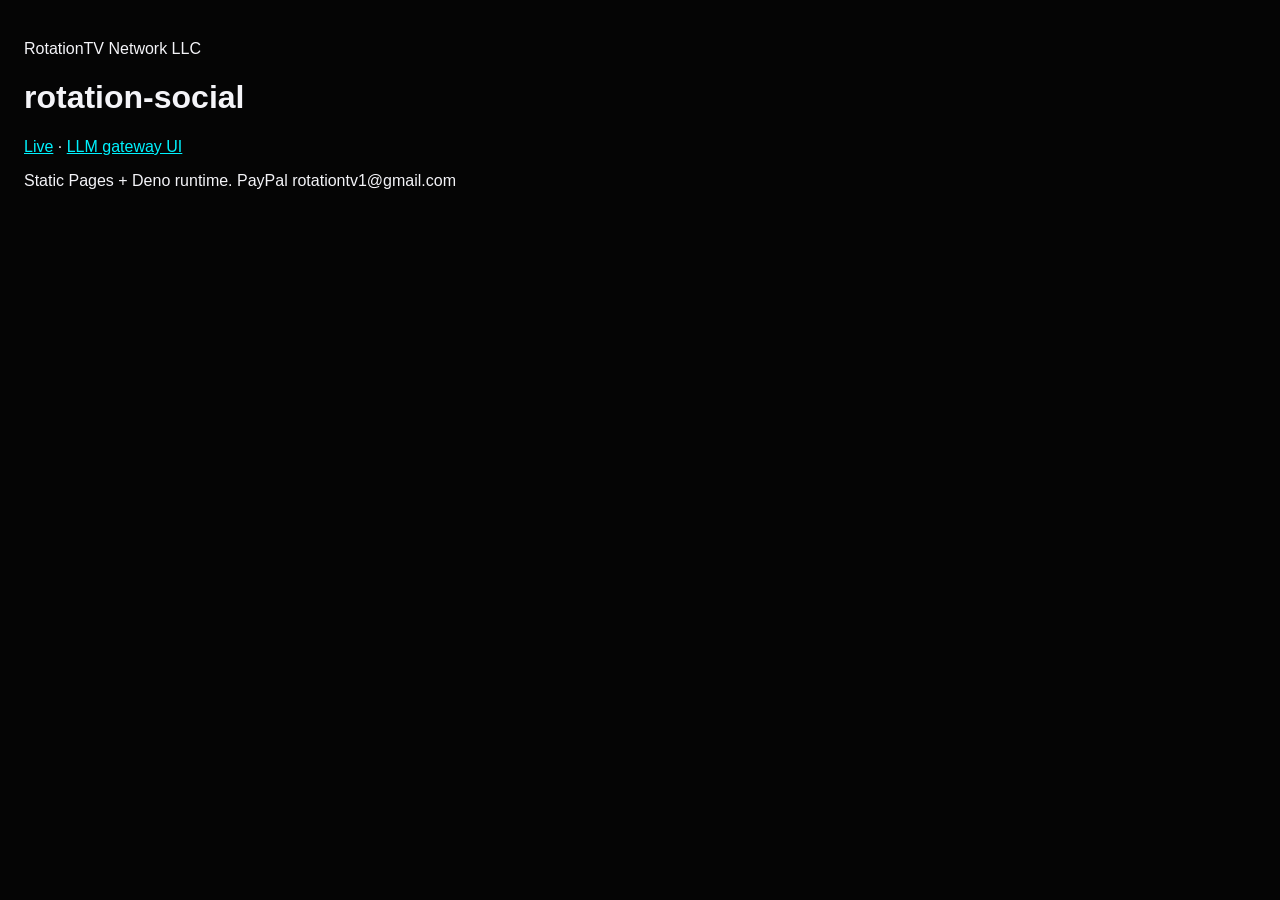
==== index.html @ bf8178ef "Restore Live PWA surface and gift/wallet seed data." ====
<!DOCTYPE html><html lang="en"><head><meta charset="UTF-8"><meta name="viewport" content="width=device-width, initial-scale=1"><title>Rotation Social</title><meta name="theme-color" content="#050505"><style>body{margin:0;background:#050505;color:#F4F4F8;font-family:-apple-system,sans-serif;padding:24px}a{color:#00F2FE}</style></head><body><p>RotationTV Network LLC</p><h1>rotation-social</h1><p><a href="live.html">Live</a> · <a href="llm.html">LLM gateway UI</a></p><p>Static Pages + Deno runtime. PayPal rotationtv1@gmail.com</p></body></html>
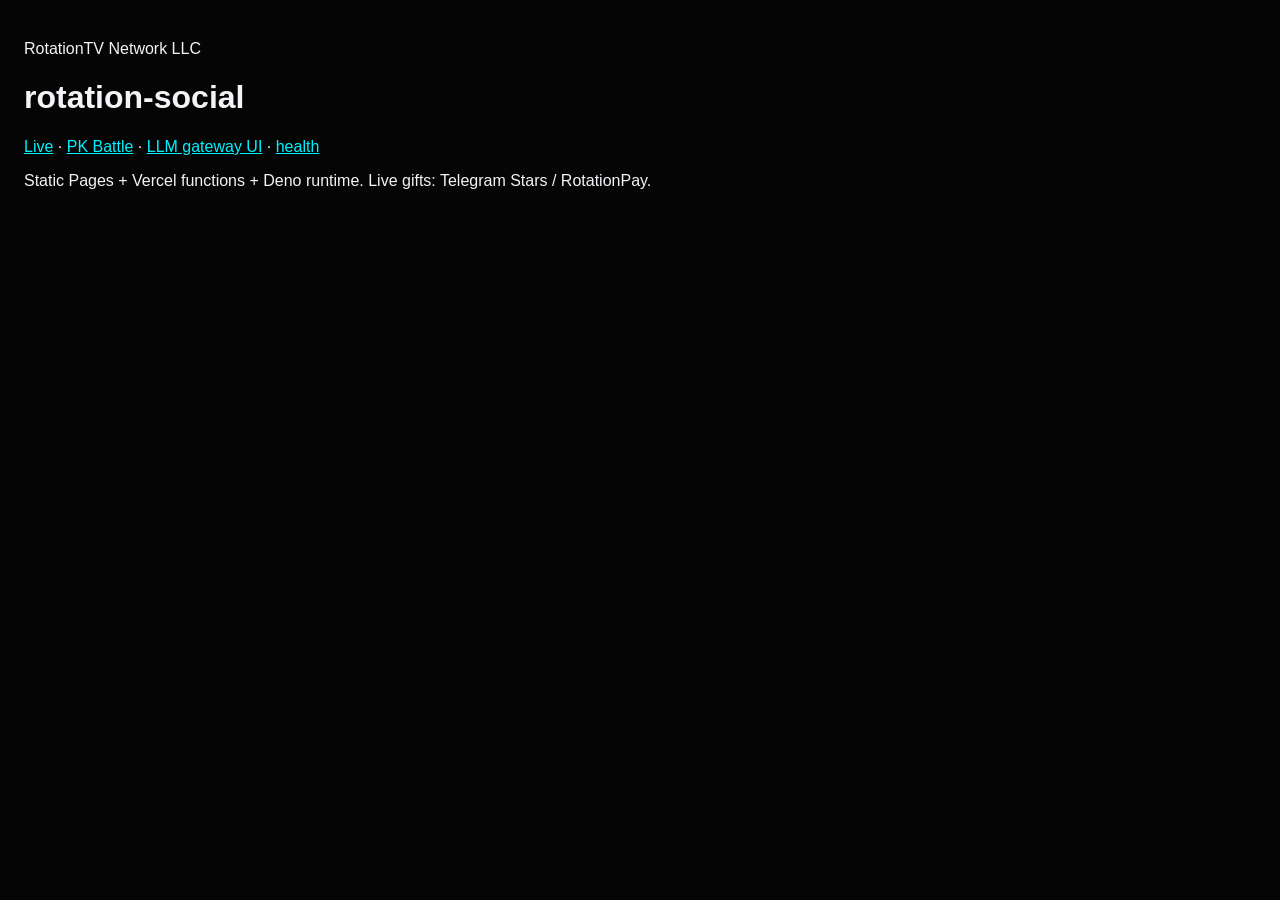
==== commit 9e60bcd4: "Deploy RTV live surface: PK UI, Vercel /api/health /api/coach /api/gifts-catalog. Stars coach path. " ====
--- a/index.html
+++ b/index.html
@@ -1 +1 @@
-<!DOCTYPE html><html lang="en"><head><meta charset="UTF-8"><meta name="viewport" content="width=device-width, initial-scale=1"><title>Rotation Social</title><meta name="theme-color" content="#050505"><style>body{margin:0;background:#050505;color:#F4F4F8;font-family:-apple-system,sans-serif;padding:24px}a{color:#00F2FE}</style></head><body><p>RotationTV Network LLC</p><h1>rotation-social</h1><p><a href="live.html">Live</a> · <a href="llm.html">LLM gateway UI</a></p><p>Static Pages + Deno runtime. PayPal rotationtv1@gmail.com</p></body></html>
+<!DOCTYPE html><html lang="en"><head><meta charset="UTF-8"><meta name="viewport" content="width=device-width, initial-scale=1"><title>Rotation Social</title><meta name="theme-color" content="#050505"><style>body{margin:0;background:#050505;color:#F4F4F8;font-family:-apple-system,sans-serif;padding:24px}a{color:#00F2FE}</style></head><body><p>RotationTV Network LLC</p><h1>rotation-social</h1><p><a href="live.html">Live</a> · <a href="pk.html">PK Battle</a> · <a href="llm.html">LLM gateway UI</a> · <a href="/api/health">health</a></p><p>Static Pages + Vercel functions + Deno runtime. Live gifts: Telegram Stars / RotationPay.</p></body></html>
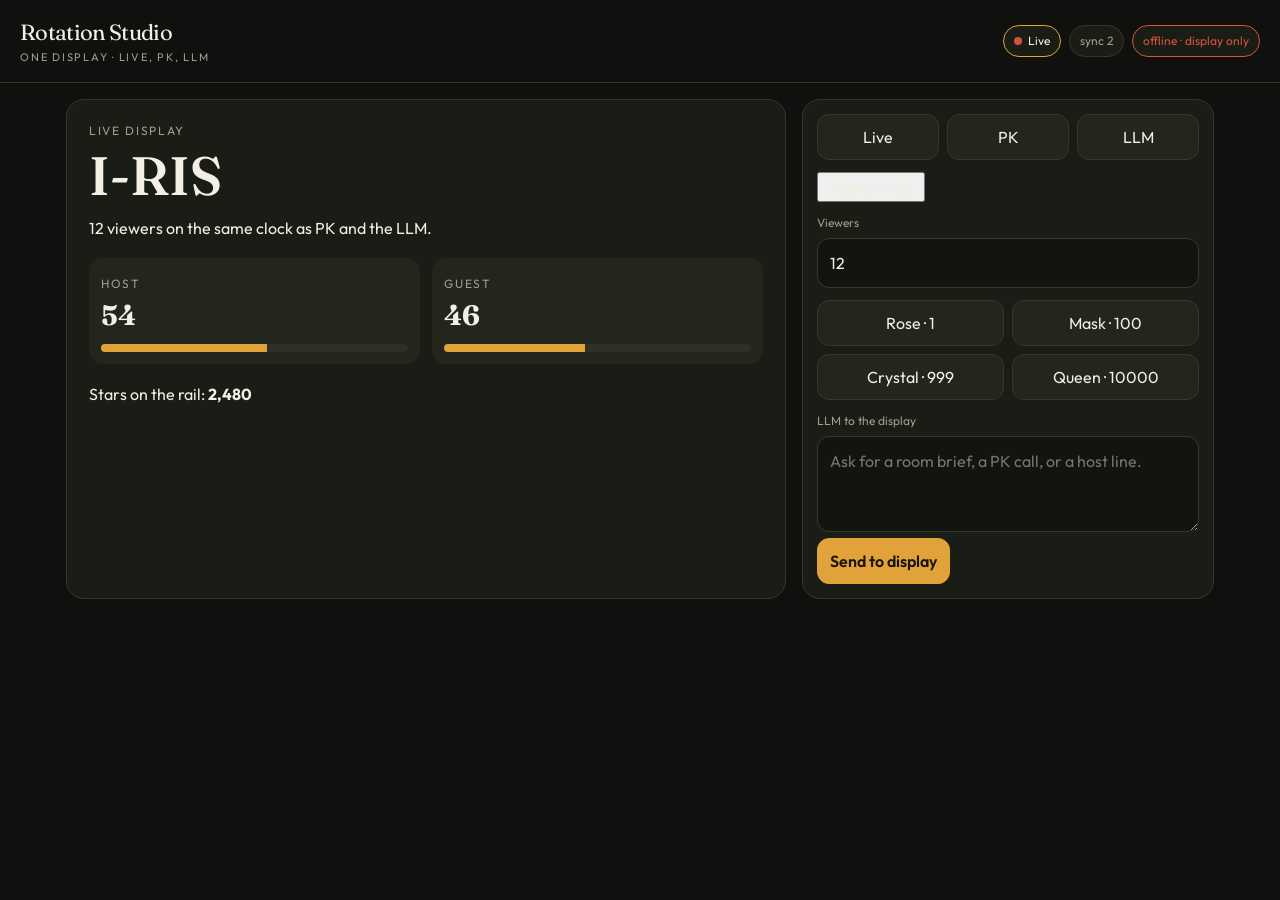
==== commit 10d5ecf3: "Rebuild Rotation Studio as one synced display. Live, PK, and the LLM share one stage. Pages publish " ====
--- a/index.html
+++ b/index.html
@@ -1 +1,69 @@
-<!DOCTYPE html><html lang="en"><head><meta charset="UTF-8"><meta name="viewport" content="width=device-width, initial-scale=1"><title>Rotation Social</title><meta name="theme-color" content="#050505"><style>body{margin:0;background:#050505;color:#F4F4F8;font-family:-apple-system,sans-serif;padding:24px}a{color:#00F2FE}</style></head><body><p>RotationTV Network LLC</p><h1>rotation-social</h1><p><a href="live.html">Live</a> · <a href="pk.html">PK Battle</a> · <a href="llm.html">LLM gateway UI</a> · <a href="/api/health">health</a></p><p>Static Pages + Vercel functions + Deno runtime. Live gifts: Telegram Stars / RotationPay.</p></body></html>
+<!DOCTYPE html>
+<html lang="en">
+<head>
+  <meta charset="utf-8" />
+  <meta name="viewport" content="width=device-width, initial-scale=1" />
+  <title>Rotation Studio</title>
+  <meta name="theme-color" content="#10110e" />
+  <link rel="preconnect" href="https://fonts.googleapis.com" />
+  <link rel="preconnect" href="https://fonts.gstatic.com" crossorigin />
+  <link href="https://fonts.googleapis.com/css2?family=Fraunces:opsz,wght@9..144,560&family=Outfit:wght@400;500;600&display=swap" rel="stylesheet" />
+  <link rel="stylesheet" href="./studio.css" />
+</head>
+<body>
+  <header class="rail">
+    <div class="brand">Rotation Studio<span>One display · Live, PK, LLM</span></div>
+    <div class="meta">
+      <span class="chip on" id="liveFlag"><i class="dot"></i>Live</span>
+      <span class="chip" id="rev">sync 0</span>
+      <span class="chip" id="api">checking</span>
+    </div>
+  </header>
+  <main class="wall">
+    <section class="stage" id="stage">
+      <div class="kicker" id="kicker">Display</div>
+      <h1 id="title">Rotation Studio</h1>
+      <p id="body">The stage follows whichever pane you touch.</p>
+      <div class="meters">
+        <div class="meter">
+          <span class="kicker" id="hostLabel">Host</span>
+          <b id="hostScore">54</b>
+          <div class="bar"><i id="barL"></i></div>
+        </div>
+        <div class="meter">
+          <span class="kicker">Guest</span>
+          <b id="guestScore">46</b>
+          <div class="bar"><i id="barR"></i></div>
+        </div>
+      </div>
+      <p class="reply">Stars on the rail: <b id="stars">2,480</b></p>
+    </section>
+    <aside class="deck">
+      <div class="tabs" role="tablist">
+        <button type="button" data-pane="live">Live</button>
+        <button type="button" data-pane="pk">PK</button>
+        <button type="button" data-pane="llm">LLM</button>
+      </div>
+      <div>
+        <button type="button" id="air">Toggle on air</button>
+      </div>
+      <div>
+        <label for="viewers">Viewers</label>
+        <input id="viewers" type="number" min="0" value="12" />
+      </div>
+      <div class="gifts">
+        <button type="button" data-gift="Rose" data-cost="1">Rose · 1</button>
+        <button type="button" data-gift="Mask" data-cost="100">Mask · 100</button>
+        <button type="button" data-gift="Crystal" data-cost="999">Crystal · 999</button>
+        <button type="button" data-gift="Queen" data-cost="10000">Queen · 10000</button>
+      </div>
+      <div>
+        <label for="prompt">LLM to the display</label>
+        <textarea id="prompt" maxlength="2000" placeholder="Ask for a room brief, a PK call, or a host line."></textarea>
+        <button class="go" id="go" type="button">Send to display</button>
+      </div>
+    </aside>
+  </main>
+  <script src="./studio.js"></script>
+</body>
+</html>
--- a/studio.css
+++ b/studio.css
@@ -0,0 +1,160 @@
+:root {
+  --bg: #10110e;
+  --surface: #1a1c16;
+  --surface-2: #23261d;
+  --line: #34382c;
+  --fg: #f3efe4;
+  --muted: #a39c8b;
+  --accent: #e2a23a;
+  --accent-ink: #1a1408;
+  --live: #d4533c;
+  --ok: #b7c48a;
+  --font: "Outfit", system-ui, sans-serif;
+  --display: "Fraunces", Georgia, serif;
+  --radius: 18px;
+}
+
+* { box-sizing: border-box; }
+html, body { margin: 0; min-height: 100%; background: var(--bg); color: var(--fg); }
+body {
+  font-family: var(--font);
+  font-size: 16px;
+  line-height: 1.5;
+}
+button, input, textarea { font: inherit; color: inherit; }
+button { cursor: pointer; }
+a { color: var(--accent); }
+
+.rail {
+  display: flex;
+  align-items: center;
+  justify-content: space-between;
+  gap: 16px;
+  padding: 16px 20px;
+  border-bottom: 1px solid var(--line);
+}
+.brand {
+  font-family: var(--display);
+  font-size: 22px;
+  letter-spacing: -0.03em;
+}
+.brand span {
+  display: block;
+  font-family: var(--font);
+  font-size: 11px;
+  letter-spacing: 0.16em;
+  text-transform: uppercase;
+  color: var(--muted);
+}
+.meta {
+  display: flex;
+  gap: 8px;
+  flex-wrap: wrap;
+  justify-content: flex-end;
+}
+.chip {
+  border: 1px solid var(--line);
+  background: var(--surface);
+  border-radius: 999px;
+  padding: 6px 10px;
+  font-size: 12px;
+  color: var(--muted);
+}
+.chip.on { color: var(--fg); border-color: var(--accent); }
+.chip.bad { color: var(--live); border-color: var(--live); }
+.dot {
+  display: inline-block;
+  width: 8px;
+  height: 8px;
+  border-radius: 99px;
+  background: var(--muted);
+  margin-right: 6px;
+}
+.chip.on .dot { background: var(--live); }
+
+.wall {
+  display: grid;
+  grid-template-columns: minmax(0, 1.4fr) minmax(280px, 0.8fr);
+  gap: 16px;
+  padding: 16px;
+  max-width: 1180px;
+  margin: 0 auto;
+}
+.stage, .deck {
+  background: var(--surface);
+  border: 1px solid var(--line);
+  border-radius: var(--radius);
+}
+.stage { min-height: 420px; padding: 22px; display: flex; flex-direction: column; }
+.kicker {
+  color: var(--muted);
+  font-size: 12px;
+  letter-spacing: 0.14em;
+  text-transform: uppercase;
+}
+.stage h1 {
+  font-family: var(--display);
+  font-weight: 560;
+  font-size: clamp(32px, 5vw, 54px);
+  line-height: 1.05;
+  margin: 8px 0 12px;
+}
+.stage p { margin: 0; max-width: 42rem; }
+.reply {
+  margin-top: auto;
+  padding-top: 18px;
+  color: var(--fg);
+  white-space: pre-wrap;
+}
+.meters { display: grid; grid-template-columns: 1fr 1fr; gap: 12px; margin-top: 18px; }
+.meter {
+  background: var(--surface-2);
+  border-radius: 14px;
+  padding: 12px;
+}
+.meter b { display: block; font-family: var(--display); font-size: 28px; }
+.bar {
+  height: 8px;
+  background: #2c3026;
+  border-radius: 99px;
+  overflow: hidden;
+  margin-top: 8px;
+}
+.bar i { display: block; height: 100%; background: var(--accent); }
+
+.deck { padding: 14px; display: flex; flex-direction: column; gap: 12px; }
+.tabs { display: grid; grid-template-columns: repeat(3, 1fr); gap: 8px; }
+.tabs button, .gifts button, .go {
+  border: 1px solid var(--line);
+  background: var(--surface-2);
+  border-radius: 12px;
+  min-height: 44px;
+  padding: 10px 12px;
+}
+.tabs button[aria-selected="true"], .go {
+  background: var(--accent);
+  color: var(--accent-ink);
+  border-color: var(--accent);
+  font-weight: 600;
+}
+label { display: block; font-size: 12px; color: var(--muted); margin-bottom: 6px; }
+textarea, input[type="number"] {
+  width: 100%;
+  background: #12140f;
+  border: 1px solid var(--line);
+  border-radius: 12px;
+  padding: 12px;
+}
+textarea { min-height: 96px; resize: vertical; }
+.gifts { display: grid; grid-template-columns: 1fr 1fr; gap: 8px; }
+.row { display: flex; gap: 8px; }
+.row input { flex: 1; }
+
+@media (max-width: 800px) {
+  .wall { grid-template-columns: 1fr; padding: 12px; }
+  .rail { align-items: flex-start; flex-direction: column; }
+  .meta { justify-content: flex-start; }
+}
+@media (prefers-reduced-motion: reduce) {
+  * { transition: none !important; }
+}
